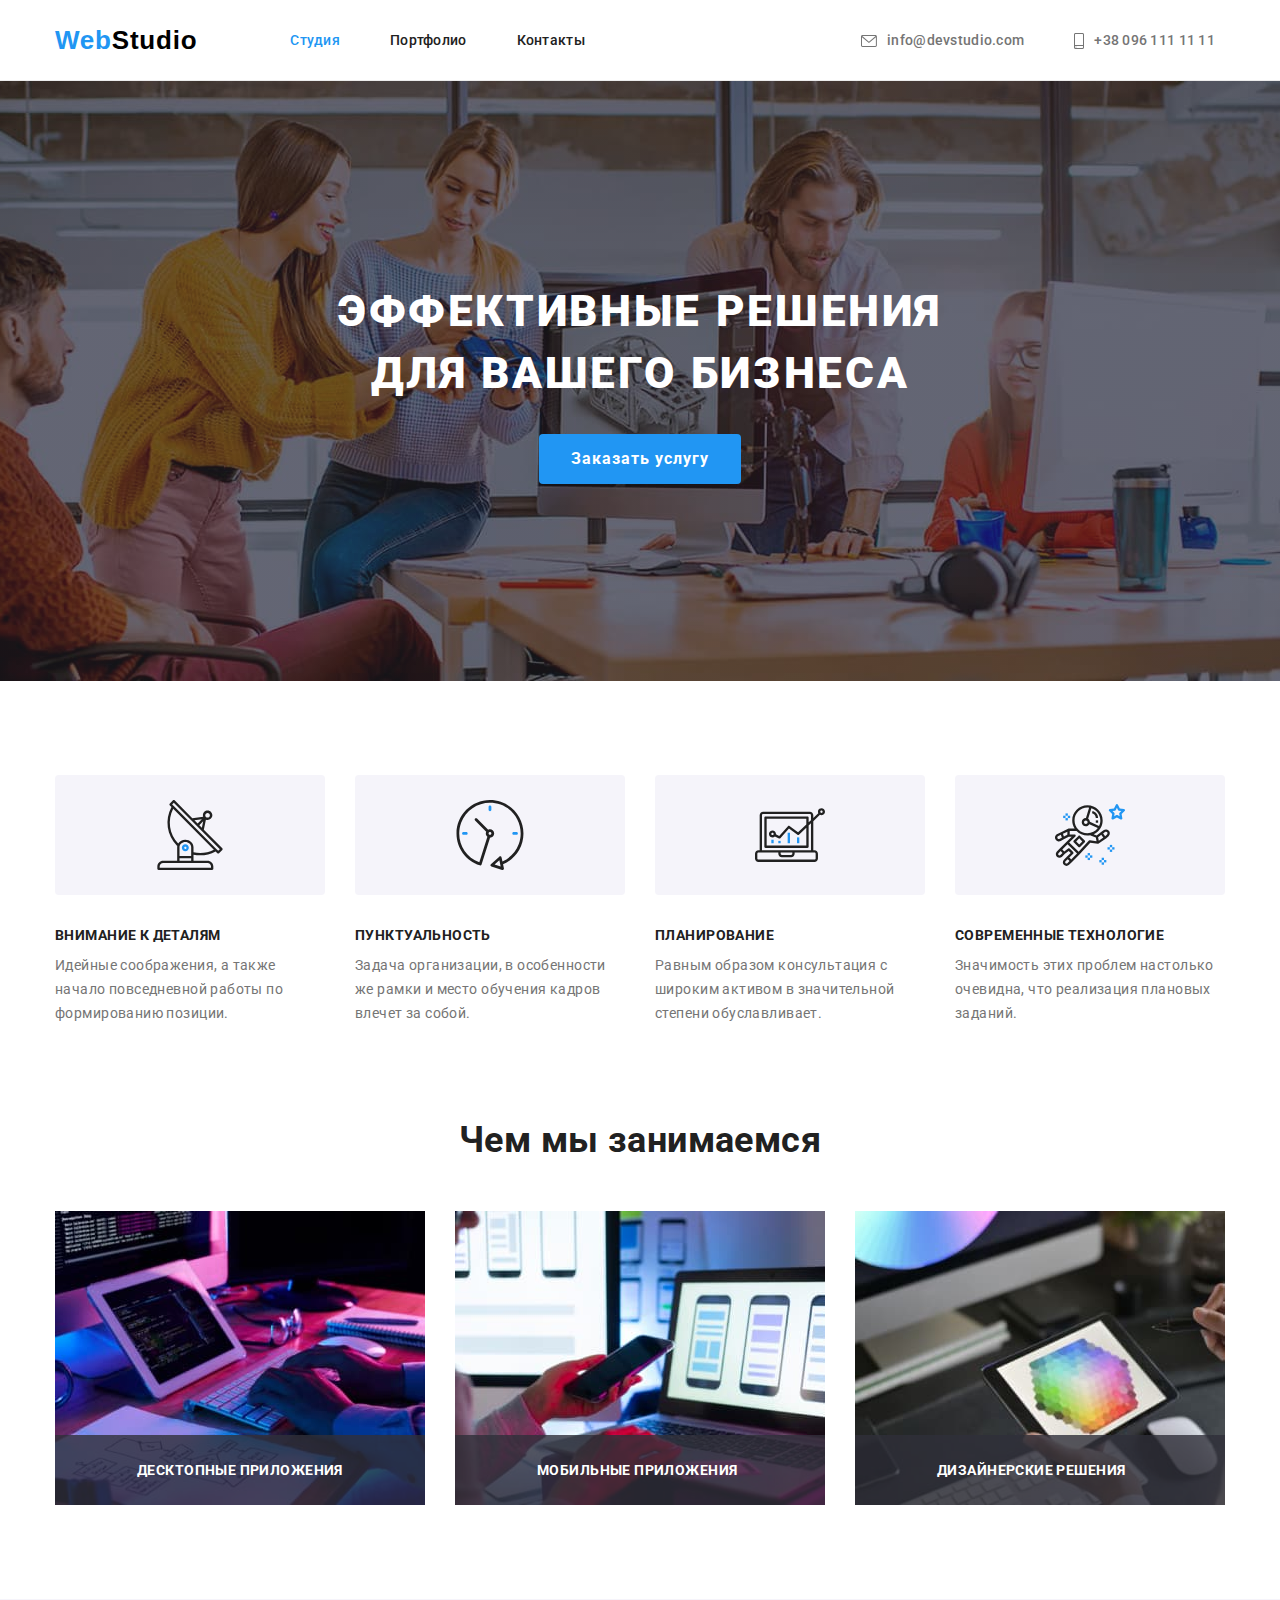
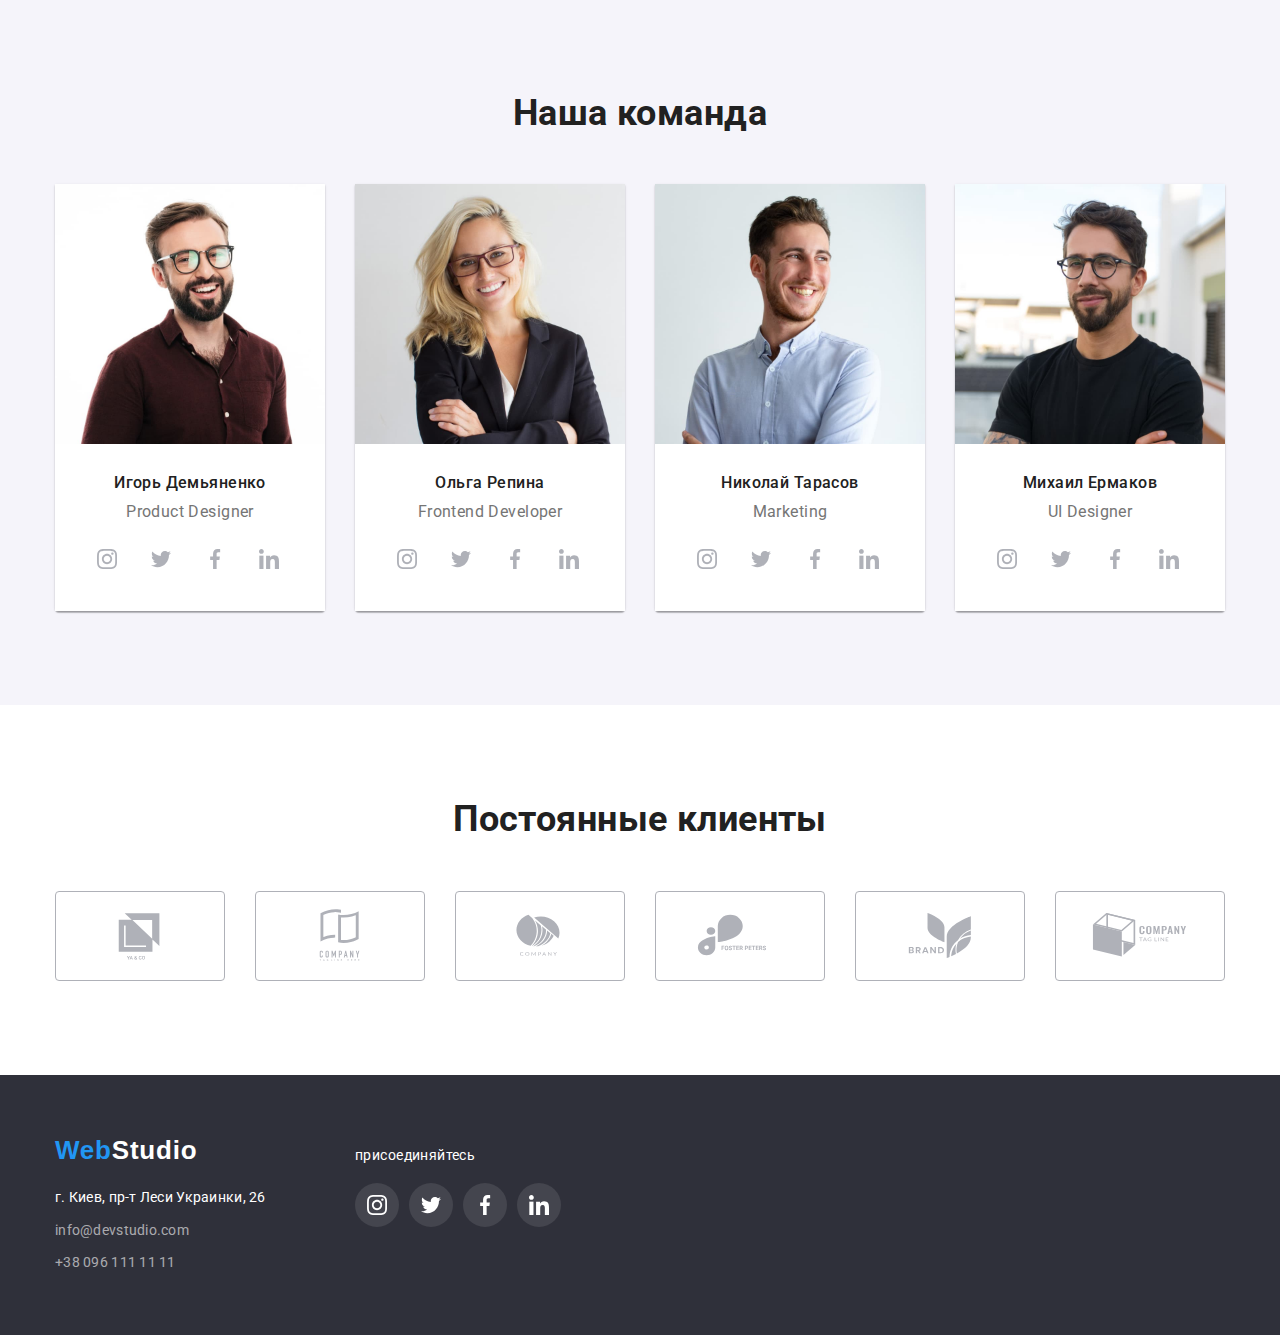
==== index.html @ 01c5eef0 "first step" ====
<!DOCTYPE html>
<html lang="ru">
<head>
    <meta charset="UTF-8">
    <meta http-equiv="X-UA-Compatible" content="IE=edge">
    <meta name="viewport" content="width=device-width, initial-scale=1.0">
    <title>WebStudio</title>
    <link rel="preconnect" href="https://fonts.gstatic.com">
    <link href="https://fonts.googleapis.com/css2?family=Raleway:wght@700&family=Roboto:wght@400;500;700;900&display=swap"
        rel="stylesheet">
    <link rel="stylesheet" href="https://cdnjs.cloudflare.com/ajax/libs/modern-normalize/0.2.0/modern-normalize.min.css"/>
    <link rel="stylesheet" href="./css/styles.css">
</head>
<body>
    <header class="head">
        <div class="container header">
        <nav class="header-nav">
        <a href="/" lang="en" class="link logo-header"><span class="web">Web</span>Studio
        </a>
        <ul class="list navigation">
            <li class="list-item"><a href="/" class="link current">
                Студия
            </a></li>
            <li class="list-item"><a href="./html/portfolio.html" class="link">Портфолио</a></li>
            <li class="list-item"><a href="/" class="link">Контакты</a></li>
        </ul>
        </nav>
        <ul class="list contacts">
            <li class="contact-item">
                <a href="mailto:info@devstudio.com" class="link link-contacts">
                <svg class="card" width="16px" height="12px">
                    <use href="./images/sprite.svg#icon-mail"></use>
                </svg> info@devstudio.com</a></li>
             <li class="contact-item phone"><a href="tel:+380961111111" class="link link-contacts">
                <svg class="phone" width="10px" height="16px">
                    <use href="./images/sprite.svg#icon-smartphone-1"></use>
                    </svg>+38 096 111 11 11
                </a></li>
        </ul>
        </div>
    </header>

    <main>
        <div class="container-hero">
        <section class="hero overlay">
            <h1 class="main-title">Эффективные решения для вашего бизнеса</h1>
            <button type="button" class="main-button">Заказать услугу</button>
        </section>
        </div>

         <section class="letters">
            <div class="container">
        <h2 class="visually-hidden">плюсы работы с нами</h2>
        <ul class="list">
            <li class="letter-item antenna-icon">
                <h3 class="paragraph-title">ВНИМАНИЕ К ДЕТАЛЯМ</h3>
            <p class="text">Идейные соображения, а также начало повседневной работы по формированию позиции.</p>
            </li>
            <li class="letter-item clock-icon">
                <h3 class="paragraph-title">ПУНКТУАЛЬНОСТЬ</h3>
            <p class="text">Задача организации, в особенности же рамки и место обучения кадров влечет за собой.</p>
            </li>
            <li class="letter-item diagram-icon">
                <h3 class="paragraph-title">ПЛАНИРОВАНИЕ</h3>
            <p class="text">Равным образом консультация с широким активом в значительной степени обуславливает.</p>
            </li>
            <li class="letter-item astronaut-icon">
                <h3 class="paragraph-title">СОВРЕМЕННЫЕ ТЕХНОЛОГИЕ</h3>
            <p class="text">Значимость этих проблем настолько очевидна, что реализация плановых заданий.</p>
            </li>
            </ul>
        </div>
        </section>


        <section class="galery-section">
            <div class="container">
            <h2 class="second-title">Чем мы занимаемся</h2>
            <ul class="list images">
                <li class="img-item"><img src="./images/img1.jpg" alt="человек печатает код" width="370" height="294">
                <div class="img-text">
                    <p>ДЕСКТОПНЫЕ ПРИЛОЖЕНИЯ</p>
                </div></li>
                <li class="img-item"><img src="./images/img2.jpg" alt="человек c телефоном в руке смотрит на экран" width="370" height="294">
                <div class="img-text">
                    <p>МОБИЛЬНЫЕ ПРИЛОЖЕНИЯ</p>
                </div></li>
                <li class="img-item"><img src="./images/img3.jpg" alt="человек рисует на планшете" width="370" height="294">
                <div class="img-text">
                    <p>ДИЗАЙНЕРСКИЕ РЕШЕНИЯ</p>
                </div></li>
            </ul>
            </div>
         </section>


         <section class="people">
            <div class="container">
             <h2 class="second-title">Наша команда</h2>
                <ul class="list members">
                 <li class="our-members">
                     <img src="./images/foto1.jpg" alt="фото Игоря Демьяненко" width="270" height="260">
                     <div class="text-members">
                         <h3 class="name">Игорь Демьяненко</h3>
                     <p class="profession">Product Designer</p>
                     </div>
                     <ul class="list social-icon">
                         <li class="social-icons-item">
                             <a href="" class="social-icons-link">
                                 <svg class="icon" width="20px" height="20px">
                                     <use href="./images/sprite.svg#icon-instagram"></use>
                                 </svg>
                             </a>
                         </li>
                         <li class="social-icons-item">
                             <a href="" class="social-icons-link">
                                 <svg class="icon" width="20px" height="20px">
                                     <use href="./images/sprite.svg#icon-twitter"></use>
                                 </svg>
                             </a>
                         </li>
                         <li class="social-icons-item">
                             <a href="" class="social-icons-link">
                                 <svg class="icon" width="20px" height="20px">
                                     <use href="./images/sprite.svg#icon-facebook"></use>
                                 </svg>
                             </a>
                         </li>
                        <li class="social-icons-item">
                            <a href="" class="social-icons-link">
                                <svg class="icon" width="20px" height="20px">
                                    <use href="./images/sprite.svg#icon-linkedin"></use>
                                </svg>
                            </a>
                        </li>
                        </ul>
                 </li>
                 <li class="our-members">
                     <img src="./images/foto2.jpg" alt="фото Ольги Репиной" width="270" height="260">
                    <div class="text-members">
                        <h3 class="name">Ольга Репина</h3>
                     <p class="profession">Frontend Developer</p>
                     </div>
                    <ul class="list social-icon">
                        <li class="social-icons-item">
                            <a href="" class="social-icons-link">
                                <svg class="icon" width="20px" height="20px">
                                    <use href="./images/sprite.svg#icon-instagram"></use>
                                </svg>
                            </a>
                        </li>
                        <li class="social-icons-item">
                            <a href="" class="social-icons-link">
                                <svg class="icon" width="20px" height="20px">
                                    <use href="./images/sprite.svg#icon-twitter"></use>
                                </svg>
                            </a>
                        </li>
                        <li class="social-icons-item">
                            <a href="" class="social-icons-link">
                                <svg class="icon" width="20px" height="20px">
                                    <use href="./images/sprite.svg#icon-facebook"></use>
                                </svg>
                            </a>
                        </li>
                        <li class="social-icons-item">
                            <a href="" class="social-icons-link">
                                <svg class="icon" width="20px" height="20px">
                                    <use href="./images/sprite.svg#icon-linkedin"></use>
                                </svg>
                            </a>
                        </li>
                    </ul>
                 </li>
                 <li class="our-members">
                     <img src="./images/foto3.jpg" alt="фото Николая Тарасова" width="270" height="260">
                    <div class="text-members">
                        <h3 class="name">Николай Тарасов</h3>
                     <p class="profession">Marketing</p>
                     </div>
                    <ul class="list social-icon">
                        <li class="social-icons-item">
                            <a href="" class="social-icons-link">
                                <svg class="icon" width="20px" height="20px">
                                    <use href="./images/sprite.svg#icon-instagram"></use>
                                </svg>
                            </a>
                        </li>
                        <li class="social-icons-item">
                            <a href="" class="social-icons-link">
                                <svg class="icon" width="20px" height="20px">
                                    <use href="./images/sprite.svg#icon-twitter"></use>
                                </svg>
                            </a>
                        </li>
                        <li class="social-icons-item">
                            <a href="" class="social-icons-link">
                                <svg class="icon" width="20px" height="20px">
                                    <use href="./images/sprite.svg#icon-facebook"></use>
                                </svg>
                            </a>
                        </li>
                        <li class="social-icons-item">
                            <a href="" class="social-icons-link">
                                <svg class="icon" width="20px" height="20px">
                                    <use href="./images/sprite.svg#icon-linkedin"></use>
                                </svg>
                            </a>
                        </li>
                    </ul>
                 </li>
                 <li class="our-members">
                     <img src="./images/foto4.jpg" alt="фото Михаила Ермакова" width="270" height="260">
                    <div class="text-members">
                        <h3 class="name">Михаил Ермаков</h3>
                     <p class="profession">UI Designer</p>
                     </div>
                    <ul class="list social-icon">
                        <li class="social-icons-item">
                            <a href="" class="social-icons-link">
                                <svg class="icon" width="20px" height="20px">
                                    <use href="./images/sprite.svg#icon-instagram"></use>
                                </svg>
                            </a>
                        </li>
                        <li class="social-icons-item">
                            <a href="" class="social-icons-link">
                                <svg class="icon" width="20px" height="20px">
                                    <use href="./images/sprite.svg#icon-twitter"></use>
                                </svg>
                            </a>
                        </li>
                        <li class="social-icons-item">
                            <a href="" class="social-icons-link">
                                <svg class="icon" width="20px" height="20px">
                                    <use href="./images/sprite.svg#icon-facebook"></use>
                                </svg>
                            </a>
                        </li>
                        <li class="social-icons-item">
                            <a href="" class="social-icons-link">
                                <svg class="icon" width="20px" height="20px">
                                    <use href="./images/sprite.svg#icon-linkedin"></use>
                                </svg>
                            </a>
                        </li>
                    </ul>
                  </li>
                </ul>
                </div>
         </section>

         <section class="extra-section">
             <div class="container">
                 <h2 class="second-title clients">Постоянные клиенты</h2>
                 <ul class="list extra">
                     <li class="extra-item">
                         <a href="/"  class="link clients-link" rel="noopener noreferrer">
                        <svg class="clients-icon" width="106px" height="60px">
                            <use href="./images/sprite.svg#icon-Logo"></use>
                        </svg>
                    </a>
                     </li>
                    <li class="extra-item">
                         <a href="/"  class="link clients-link" rel="noopener noreferrer">
                            <svg class="clients-icon" width="106px" height="60px">
                                <use href="./images/sprite.svg#icon-Logo1"></use>
                            </svg>
                        </a>
                    </li>
                    <li class="extra-item">
                         <a href="/"  class="link clients-link" rel="noopener noreferrer">
                            <svg class="clients-icon" width="106px" height="60px">
                                <use href="./images/sprite.svg#icon-Logo2"></use>
                            </svg>
                        </a>
                    </li>
                    <li class="extra-item">
                        <a href="/" class="link clients-link" rel="noopener noreferrer">
                            <svg class="clients-icon" width="106px" height="60px">
                                <use href="./images/sprite.svg#icon-Logo3"></use>
                            </svg>
                        </a>
                    </li>
                    <li class="extra-item">
                        <a href="/" class="link clients-link" rel="noopener noreferrer">
                            <svg class="clients-icon" width="106px" height="60px">
                                <use href="./images/sprite.svg#icon-Logo4"></use>
                            </svg>
                        </a>
                    </li>
                    <li class="extra-item">
                        <a href="/" class="link clients-link" rel="noopener noreferrer">
                            <svg class="clients-icon" width="106px" height="60px">
                                <use href="./images/sprite.svg#icon-Logo5"></use>
                            </svg>
                        </a>
                    </li>
                 </ul>
             </div>
         </section>
    </main>

    <footer class="foot">
        <div class="container">
            <ul class="list flex-list">
                <li class="flex-item">
              <a href="/" lang="en" class="link logo-foot"><span class="web">Web</span>Studio</a>
              <address class="adress">
                <ul class="list adress-item">
                    <li class="link-adress"><a href="https://goo.gl/maps/TMyagqMnXzQKZnpt7" target="blank " rel="noopener noreferrer" class="link location foot-nav">г. Киев, пр-т Леси Украинки, 26</a></li>
                    <li class="link-adress"><a href="mailto:info@devstudio.com" class="link foot-nav">info@devstudio.com</a></li>
                    <li class="link-adress"><a href="tel:+380961111111" class="link foot-nav">+38 096 111 11 11</a></li>
                </ul>
                </address>
                </li>

                <li class="flex-item">
                <div>
                    <p class="socials">присоединяйтесь</p>
                    <ul class="list social-icons">
                    <li class="social-icon-down">
                        <a href="" class="link social-link" target="_blank" rel="noopener noreferrer">
                            <svg class="icon">
                                <use href="./images/sprite.svg#icon-instagram"></use>
                            </svg>
                        </a>
                    </li>
                        <li class="social-icon-down">
                            <a href="" class="link social-link" target="_blank" rel="noopener noreferrer">
                                <svg class="icon">
                                    <use href="./images/sprite.svg#icon-twitter"></use>
                                </svg>
                            </a>
                        </li>
                        <li class="social-icon-down">
                            <a href="" class="link social-link" target="_blank" rel="noopener noreferrer">
                                <svg class="icon">
                                    <use href="./images/sprite.svg#icon-facebook"></use>
                                </svg>
                            </a>
                        </li>
                        <li class="social-icon-down">
                            <a href="" class="link social-link" target="_blank" rel="noopener noreferrer">
                                <svg class="icon">
                                    <use href="./images/sprite.svg#icon-linkedin"></use>
                                </svg>
                            </a>
                        </li>
                    </ul>
                
                    
              </div>
              </li>
              </ul>
              </div>
    </footer>
</body>
</html>
---- css/styles.css ----
@font-face {
  font-family: "Raleway";
  font-style: normal;
  font-weight: 700;
  src: url("../fonts/raleway-v19-latin_cyrillic-ext_cyrillic-700.eot"); /* IE9 Compat Modes */
  src: local(""),
    url("../fonts/raleway-v19-latin_cyrillic-ext_cyrillic-700.eot?#iefix")
      format("embedded-opentype"),
    /* IE6-IE8 */
      url("../fonts/raleway-v19-latin_cyrillic-ext_cyrillic-700.woff2")
      format("woff2"),
    /* Super Modern Browsers */
      url("../fonts/raleway-v19-latin_cyrillic-ext_cyrillic-700.woff")
      format("woff"),
    /* Modern Browsers */
      url("../fonts/raleway-v19-latin_cyrillic-ext_cyrillic-700.ttf")
      format("truetype"),
    /* Safari, Android, iOS */
      url("../fonts/raleway-v19-latin_cyrillic-ext_cyrillic-700.svg#Raleway")
      format("svg"); /* Legacy iOS */
}
:root {
  --primary-title-color--: #212121;
  --accent-color--: #2196f3;
  --text--color--: #757575;
  --background--: #2f303a;
  --primary-background-color--: #e5e5e5;
  --header-color--: #ffffff;
  --button-current-color--: #f5f4fa;
  --grid-item: 4;
  --icon-color--: #afb1b8;
}
html {
  box-sizing: border-box;
}

* *::after *::before {
  box-sizing: inherit;
}
h1,
h2,
h3,
h4,
h5,
h6,
p {
  margin-top: 0px;
  margin-bottom: 0px;
}
.container {
  width: 1200px;
  margin: auto;
  padding-left: 15px;
  padding-right: 15px;
}

.section {
  padding-top: 94px;
  padding-bottom: 94px;
}

body {
  font-family: Roboto, sans-serif;
  /*background-color: var(--primary-background-color--);*/
  color: var(--primary-title-color--);
  letter-spacing: 0.03em;
  font-size: 14px;
}
img {
  display: block;
  max-width: 100%;
  height: auto;
}
.link {
  text-decoration: none;
  color: inherit;
  font-weight: 500;
  line-height: 1.14;
  letter-spacing: 0.02em;
  padding: auto;
}
.link:hover,
.link:focus {
  color: var(--accent-color--);
}
.link-portfolio {
  text-decoration: none;
  color: inherit;
  font-weight: 500;
  font-size: 14px;
  line-height: 1.14;
  letter-spacing: 0.02em;
  padding: auto;
}
.current {
  color: var(--accent-color--);
}
/*.current::after {
  background-image: url(./images/sprite.svg#icon-line);
  width: 100%;
  height: 4px;
  content: "";
  color: var(--accent-color--);
  border-radius: 2px;
  display: block;
  margin-top: 28px;
  display: absolute;
  bottom: 0;
  left: 0;
}*/
/*.line-item {
  display: flex;
  fill: currentColor;
  margin-top: 28px;
}*/

.current::after {
  content: "";
  height: 4px;
  fill: currentColor;
  position: absolute;
  bottom: 0px;
  left: 0px;
  width: 100%;
}
.logo-header {
  font-family: Raleway, sans-serif;
  color: black;
  font-weight: bold;
  font-size: 26px;
  line-height: 1.2;
  letter-spacing: 0.03em;
  margin-right: 93px;
}
.web {
  color: var(--accent-color--);
}
.head {
  background-color: var(--header-color--);
  letter-spacing: 0.02em;
  display: block;
  border-bottom: 1px solid #ececec;
  /*padding-bottom: 24px;
  padding-top: 25px;*/
  position: relative;
}
.list-item:not(:last-child) {
  margin-right: 50px;
  align-items: center;
  display: block;
}
.list-item {
  position: relative;
}
.list {
  text-decoration: none;
  list-style: none;
  padding-inline-start: 0px;
  margin: 0;
}

.head .container {
  display: flex;
  justify-content: flex-end;
  align-items: center;
  padding-bottom: 24px;
  padding-top: 25px;
}
.header-nav {
  font-weight: 500;
  align-items: center;
  display: flex;
}
.navigation {
  display: flex;
  align-items: center;
  margin-right: auto;
}
.contacts {
  color: var(--text--color--);
  align-items: center;
  display: flex;
  margin-left: auto;
  /*margin-right: 50px;*/
}

.contact-item:not(:last-child) {
  margin-right: 50px;
}

.card,
.phone {
  margin-right: 10px;
  fill: currentColor;
}
.link-contacts {
  display: flex;
  align-items: center;
}
/*hero*/
.main-title {
  font-weight: 900;
  font-size: 44px;
  line-height: 1.4;
  color: var(--header-color--);
  text-transform: uppercase;
  letter-spacing: 0.06em;
  margin-bottom: 30px;
  width: 696px;
  margin-right: auto;
  margin-left: auto;
}
.hero {
  /*background-color: var(--background--);*/
  text-align: center;
  padding-top: 200px;
  padding-bottom: 200px;
}
.overlay {
  max-width: 1600px;
  height: 600px;
  margin-left: auto;
  margin-right: auto;
  background-image: linear-gradient(
      to right,
      rgba(47, 48, 58, 0.4),
      rgba(47, 48, 58, 0.4)
    ),
    url(../images/overlay.jpg);
  background-size: cover;
  background-repeat: no-repeat;
  background-position: center;
}

.main-button {
  color: var(--header-color--);
  background-color: var(--accent-color--);
  font-weight: 700;
  font-size: 16px;
  line-height: 1.88;
  letter-spacing: 0.06em;
  font-family: inherit;
  padding: 10px 32px 10px 32px;
  border: 0;
  border-radius: 4px;
  display: inline-block;
  min-width: 200px;
  text-align: center;
  cursor: pointer;
}
.main-button:hover,
.main-button:focus {
  background-color: var(--button-current-color--);
  color: var(--primary-title-color--);
}
/*text*/
.visually-hidden {
  position: absolute !important;
  clip: rect(1px 1px 1px 1px);
  clip: rect(1px, 1px, 1px, 1px);
  padding: 0 !important;
  border: 0 !important;
  height: 1px !important;
  width: 1px !important;
  overflow: hidden;
}
.letters {
  display: flex;
  padding-bottom: 94px;
  padding-top: 94px;
}
.letters .list {
  display: flex;
}
.text-section {
  background-color: var(--header-color--);
}
.paragraph-title {
  font-weight: bold;
  line-height: 1.14;
  font-size: 14px;

  margin-bottom: 10px;
}
.letter-item::before {
  content: "";
  display: inline-block;
  height: 120px;
  margin-bottom: 30px;
  border-radius: 4px;
  /*background-size: 65.32px 70px;*/
  width: 270px;
  background-repeat: no-repeat;
  background-position: center;
  background-color: var(--button-current-color--);
}
.letter-item.antenna-icon::before {
  background-image: url(../images/icons/antenna.svg);
}
.letter-item.clock-icon::before {
  background-image: url(../images/icons/clock.svg);
}
.letter-item.diagram-icon::before {
  background-image: url(../images/icons/diagram.svg);
}
.letter-item.astronaut-icon::before {
  background-image: url(../images/icons/astronaut.svg);
}
.letter-item:not(:last-child) {
  margin-right: 30px;
}
.letter-item {
  width: 270px;
}
.text {
  line-height: 1.7;
  color: var(--text--color--);
}
.text-icons {
  background-image: url(../images/);
  width: 270px;
  height: 120px;
}

.second-title {
  font-weight: bold;
  font-size: 36px;
  text-align: center;
  margin-bottom: 50px;
}
.images {
  /*margin-bottom: 94px;*/
  --grid-item: 3;
  display: flex;
}
.galery-section {
  padding-bottom: 94px;
}
.img-item:not(:last-child) {
  margin-right: 30px;
}
.img-item {
  position: relative;
  font-weight: 700;
  size: 14px;
}
.img-text {
  position: absolute;
  bottom: 0;
  right: 0;
  color: #ffffff;
  width: 370px;
  height: 70px;

  padding: 27px 82px;
  background: rgba(47, 48, 58, 0.8);
}
.our-members {
  align-items: center;
  box-shadow: 0px 1px 3px rgba(0, 0, 0, 0.12), 0px 1px 1px rgba(0, 0, 0, 0.14),
    0px 2px 1px rgba(0, 0, 0, 0.2);
  border-radius: 0px 0px 4px 4px;
}
.our-members:not(:last-child) {
  margin-right: 30px;
}
.text-members {
  /*padding: 30px 10px;*/
  padding-left: 10px;
  padding-right: 10px;
  padding-top: 30px;
  padding-bottom: 16px;
  text-align: center;
  background-color: #ffffff;
}
.members {
  display: flex;
}
.people {
  /*text-align: center;*/
  background-color: var(--button-current-color--);
  padding-top: 94px;
  padding-bottom: 94px;
}
.name {
  font-weight: 500;
  font-size: 16px;
  margin-bottom: 10px;
}
.profession {
  font-size: 16px;
  color: var(--text--color--);
}
.clients {
  font-weight: bold;
  font-size: 36px;
  text-align: center;
}
.social-icon {
  display: flex;
  padding-bottom: 30px;
  background-color: #ffffff;
  padding-right: 30px;
  padding-left: 30px;
}
.social-icons-item + .social-icons-item {
  margin-left: 10px;
}
.social-icons-link {
  display: flex;
  align-items: center;
  justify-content: center;
  width: 44px;
  height: 44px;
  border-radius: 50%;
  background-color: #ffffff;
  border-radius: 50%;
}
.social-icons-link:hover,
.social-icons-link:focus {
  background-color: var(--accent-color--);
}
.social-icons-link:hover .icon,
.social-icons-link:focus .icon {
  fill: var(--button-current-color--);
}
.icon {
  fill: #afb1b8;
}
.extra {
  display: flex;
  margin-top: -30px;
  margin-right: -30px;
}
.extra-item {
  flex-basis: calc((100% - 30px * 6) / 6);
  margin-right: 30px;
  margin-top: 30px;
  width: 170px;
  height: 90px;
  /*padding: 16px 32px;*/
  border: 1px solid var(--icon-color--);
  border-radius: 4px;
  box-sizing: border-box;
}
.extra-item:not(last-child) {
  margin-right: 30px;
}
.extra-item:hover,
.extra-item:focus {
  border-color: var(--accent-color--);
}
.clients-link {
  display: flex;
  justify-content: center;
  align-items: center;
  height: 100%;
  width: 100%;
  /*border: 1px solid var(--icon-color);
  border-radius: 4px;*/
}
.clients-link:hover .clients-icon,
.clients-link:focus .clients-icon {
  fill: var(--accent-color--);
}
.clients-icon {
  fill: #afb1b8;
}
.extra-section {
  padding-top: 94px;
  padding-bottom: 94px;
}
.foot {
  background-color: #2f303a;
  padding-top: 60px;
  padding-bottom: 60px;
}
.logo-foot {
  color: white;
  font-family: Raleway, sans-serif;
  font-weight: bold;
  font-size: 26px;
  line-height: 1.2;
  letter-spacing: 0.03em;
  margin-bottom: 20px;
  display: inline-block;
}
.adress {
  font-style: normal;
  font-weight: normal;
  font-size: 14px;
  line-height: 1.7;
  color: rgba(255, 255, 255, 0.6);
}
.adress-item {
  font-style: normal;
  font-weight: normal;
  font-size: 14px;
  line-height: 1.7;
  /*display: block;*/
}
.link-adress:not(:last-child) {
  padding-bottom: 9px;
}
.foot-nav {
  font-style: normal;
  font-weight: normal;
  /*display: block;*/
}
.flex-list {
  display: flex;
  flex-wrap: wrap;
  margin-left: -30px;
  margin-top: -30px;
}
.flex-item {
  flex-basis: calc((100% - 30px * 4) / 4);
  margin-left: 30px;
  margin-top: 30px;
}
.socials {
  padding-top: 12px;
  color: #ffffff;
  margin-bottom: 20px;
}
.social-icons {
  display: flex;
  width: 206px;
}

.social-link {
  display: flex;
  justify-content: center;
  align-items: center;
  height: 44px;
  width: 44px;
  border-radius: 50%;
  background-color: #44454e;
}
.social-link:hover,
.social-link:focus {
  background-color: var(--accent-color--);
}
.social-icon-down .icon {
  width: 20px;
  height: 20px;
  fill: var(--header-color--);
}

.social-icon-down:not(:last-child) {
  margin-right: 10px;
}

.social-link:hover .icon,
.social-link:focus .icon {
  fill: var(--button-current-color--);
}
.flex-list {
  display: flex;
  flex-wrap: wrap;
  margin-left: -30px;
  margin-top: -30px;
}

.location {
  color: var(--header-color--);
}
.filters {
  text-align: center;
  justify-content: center;
  padding-top: 94px;
  padding-bottom: 94px;
  /*padding-bottom: 56px;*/
}
.filt {
  justify-content: center;
  display: flex;
  /*margin-top: 100px;*/
  margin-bottom: 50px;
}
.filt-button:not(:last-child) {
  margin-right: 9px;
}
.portfolio-button {
  cursor: pointer;
  font-weight: 500;
  background-color: var(--button-current-color--);
  font-size: 16px;
  line-height: 1.62;
  text-align: center;
  letter-spacing: 0.03em;

  padding-left: 22px;
  padding-right: 22px;
  padding-top: 6px;
  padding-bottom: 6px;
  border-radius: 4px;
  border-color: transparent;
  justify-content: center;
}
.portfolio-button:hover,
.portfolio-button:focus {
  background-color: var(--accent-color--);
  color: var(--header-color--);
}
.poster-name {
  font-weight: bold;
  font-size: 18px;
  line-height: 2;
  letter-spacing: 0.06em;
  margin-bottom: 4px;
  /*margin-top: 20px;*/
}
.square {
  /*padding-right: 24px;
  padding-left: 24px;
  padding-top: 20px;
  padding-bottom: 20px;*/
  padding: 20px 24px;
  /*border: 1px solid #eeeeee;*/
  text-align: initial;
}
.portfolio-item {
  background-color: #ffffff;
  width: 370px;
  /*height: 404px;*/
  border: 1px solid #eeeeee;
  /*box-sizing: border-box;*/
  margin-right: 30px;
  margin-bottom: 30px;
  flex-basis: ((100% - 90px) / 3);
}

.portfolio-item:hover,
.portfolio-item:focus {
  box-shadow: 0px 1px 1px rgba(0, 0, 0, 0.12), 0px 4px 4px rgba(0, 0, 0, 0.06),
    1px 4px 6px rgba(0, 0, 0, 0.16);
}
.images-all {
  flex-wrap: wrap;
  display: flex;
  justify-content: center;
  margin-right: -30px;
  margin-bottom: -30px;
  /*padding-bottom: 94px;*/
}
.prof {
  font-size: 16px;
  line-height: 1.9;
  color: var(--text--color--);
  /*margin-bottom: 20px;*/
}
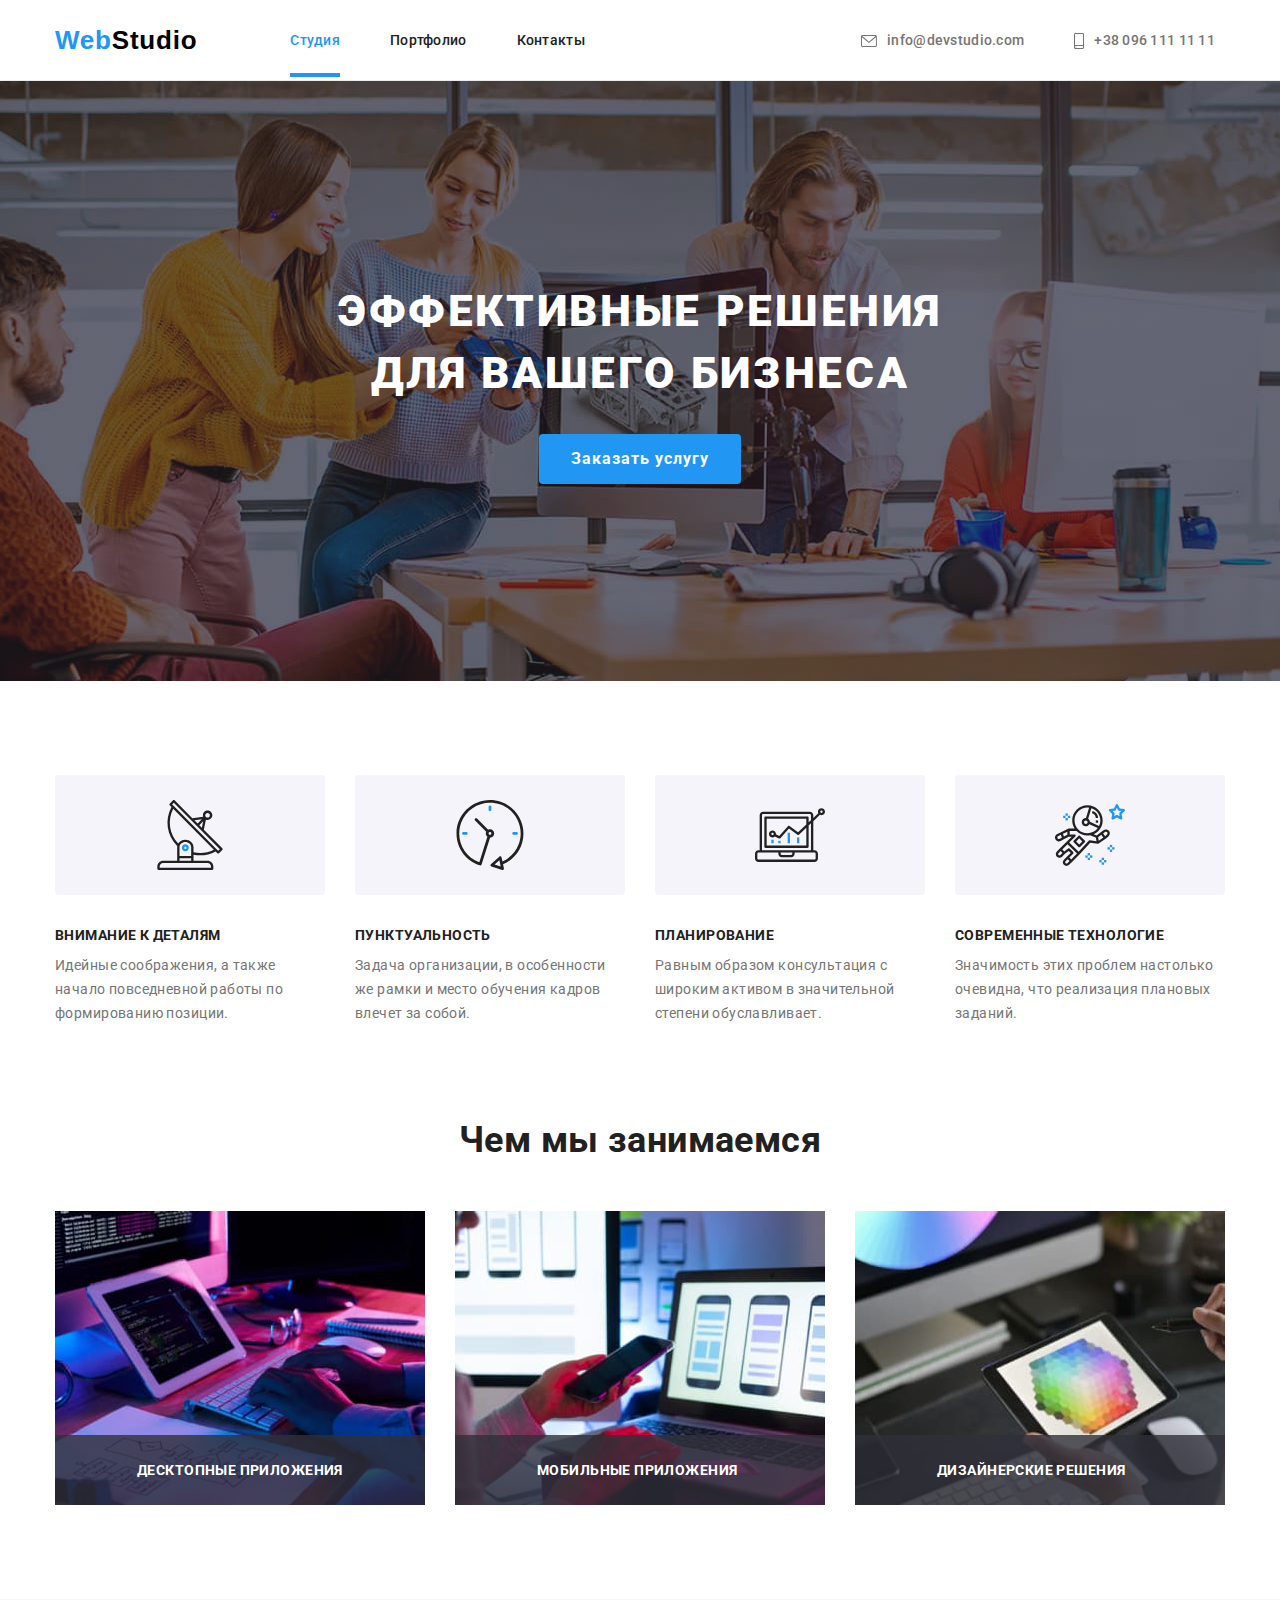
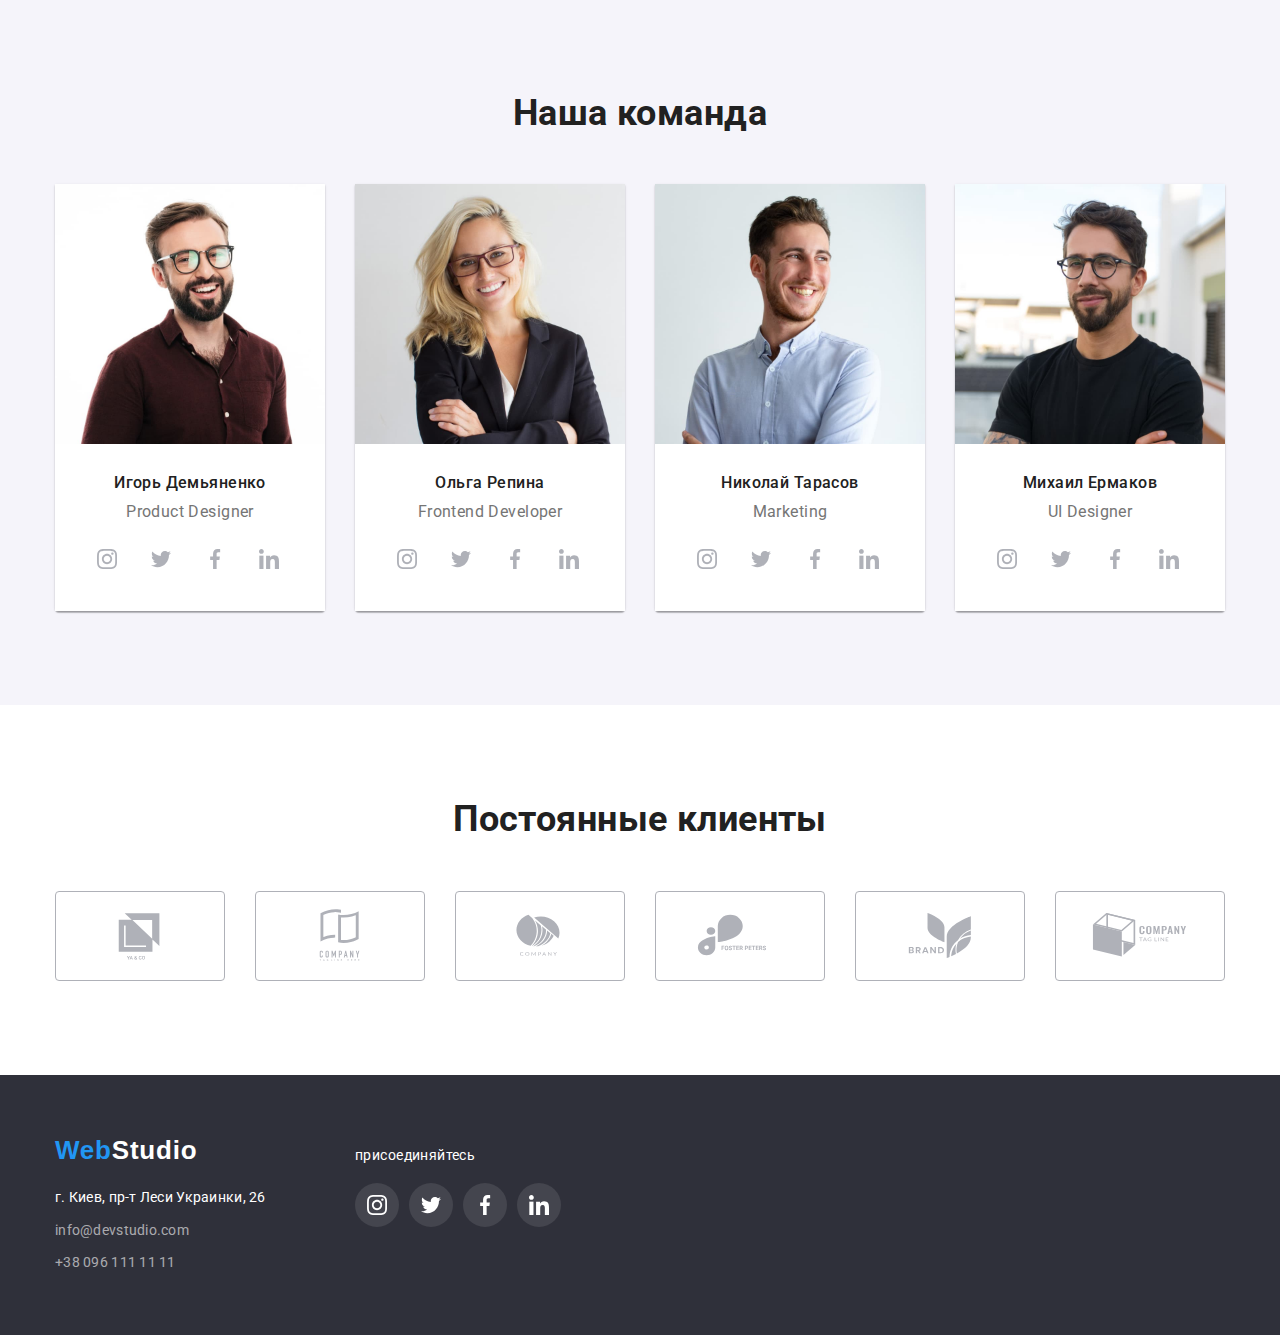
==== commit 8b249ad8: "3step" ====
--- a/index.html
+++ b/index.html
@@ -18,11 +18,11 @@
         <a href="/" lang="en" class="link logo-header"><span class="web">Web</span>Studio
         </a>
         <ul class="list navigation">
-            <li class="list-item"><a href="/" class="link current">
+            <li class="list-item"><a href="/" class="link current nav-link">
                 Студия
             </a></li>
-            <li class="list-item"><a href="./html/portfolio.html" class="link">Портфолио</a></li>
-            <li class="list-item"><a href="/" class="link">Контакты</a></li>
+            <li class="list-item"><a href="./html/portfolio.html" class="link nav-link">Портфолио</a></li>
+            <li class="list-item"><a href="/" class="link nav-link">Контакты</a></li>
         </ul>
         </nav>
         <ul class="list contacts">
--- a/css/styles.css
+++ b/css/styles.css
@@ -94,6 +94,7 @@
 }
 .current {
   color: var(--accent-color--);
+  position: relative;
 }
 /*.current::after {
   background-image: url(./images/sprite.svg#icon-line);
@@ -117,11 +118,11 @@
 .current::after {
   content: "";
   height: 4px;
-  fill: currentColor;
   position: absolute;
   bottom: 0px;
   left: 0px;
   width: 100%;
+  background-color: var(--accent-color--);
 }
 .logo-header {
   font-family: Raleway, sans-serif;
@@ -149,8 +150,8 @@
   align-items: center;
   display: block;
 }
-.list-item {
-  position: relative;
+.nav-link {
+  padding-bottom: 29px;
 }
 .list {
   text-decoration: none;
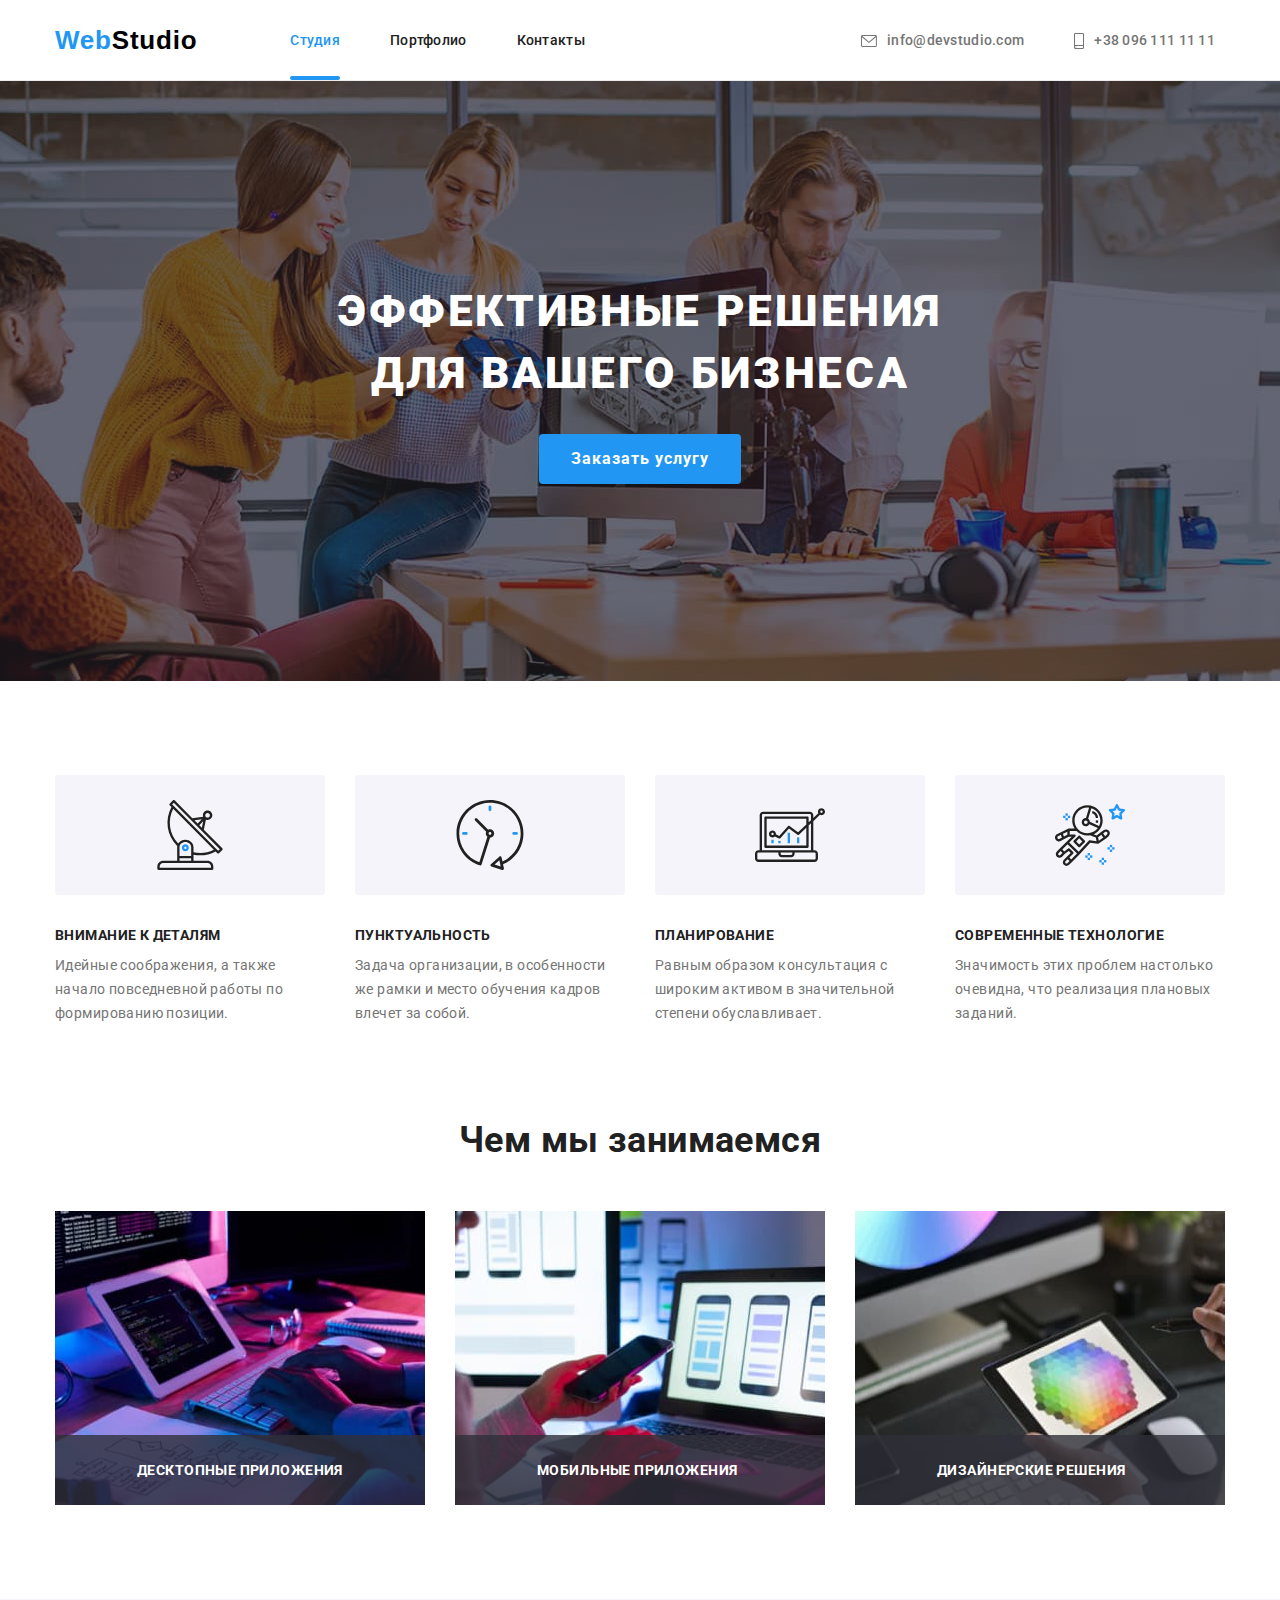
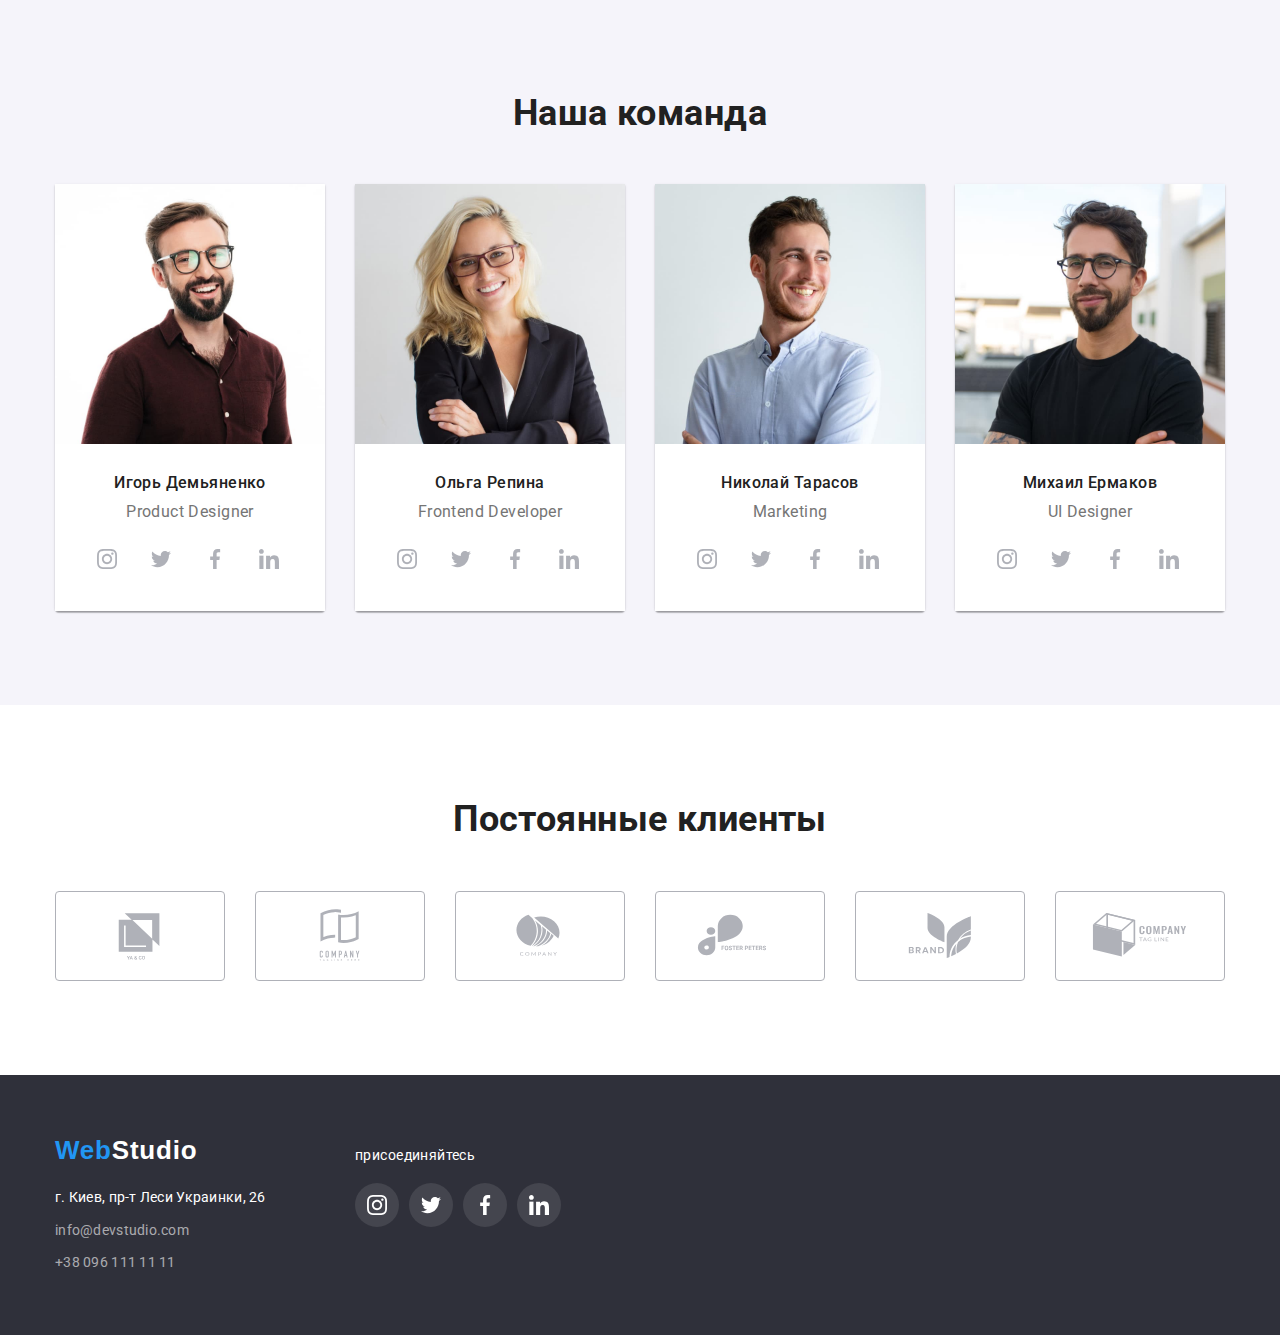
==== commit e9428f10: "remake" ====
--- a/index.html
+++ b/index.html
@@ -44,7 +44,19 @@
         <div class="container-hero">
         <section class="hero overlay">
             <h1 class="main-title">Эффективные решения для вашего бизнеса</h1>
-            <button type="button" class="main-button">Заказать услугу</button>
+            <button  type="button" class="main-button" data-modal-open>Заказать услугу</button>
+
+            <div class="backdrop is-hidden" data-modal>
+                <div class="modal">
+                    
+                    <button data-modal-close class="button-close">
+                        <svg width="11px" height="11px">
+                            <use href="./images/sprite.svg#icon-Vector"></use>
+                        </svg>
+                    </button>
+                </div>
+
+            </div>
         </section>
         </div>
 
@@ -355,5 +367,9 @@
               </ul>
               </div>
     </footer>
+
+       
+        <script src="./js/modal.js"></script>
+    
 </body>
 </html>--- a/css/styles.css
+++ b/css/styles.css
@@ -123,6 +123,7 @@
   left: 0px;
   width: 100%;
   background-color: var(--accent-color--);
+  border-radius: 2px;
 }
 .logo-header {
   font-family: Raleway, sans-serif;
@@ -151,7 +152,8 @@
   display: block;
 }
 .nav-link {
-  padding-bottom: 29px;
+  padding-bottom: 32px;
+  padding-top: 32px;
 }
 .list {
   text-decoration: none;
@@ -248,6 +250,8 @@
   min-width: 200px;
   text-align: center;
   cursor: pointer;
+
+  transition: background-color 250ms cubic-bezier(0.4, 0, 0.2, 1);
 }
 .main-button:hover,
 .main-button:focus {
@@ -637,6 +641,54 @@
   box-shadow: 0px 1px 1px rgba(0, 0, 0, 0.12), 0px 4px 4px rgba(0, 0, 0, 0.06),
     1px 4px 6px rgba(0, 0, 0, 0.16);
 }
+
+/*.extra-class {
+  position: absolute;
+  
+
+  width: 100%;
+  height: 100%;
+  background: rgba(33, 150, 243, 0.9);
+
+  bottom: 0;
+  left: 0;
+  opacity: 0;
+
+  transform: translateY(100%);
+
+  transition: transform 250ms cubic-bezier(0.4, 0, 0.2, 1);
+}
+.portfolio-item:hover .extra-class {
+  transform: translateY(0);
+  opacity: 1;
+}*/
+.portfolio-item:hover .text-port {
+  opacity: 1;
+  transform: translateY(0);
+}
+.text-port {
+  position: absolute;
+
+  bottom: 0;
+  left: 0;
+  padding: 63px 24px;
+  font-style: 400;
+  font-size: 18px;
+  line-height: 1.5;
+  text-align: left;
+  opacity: 0;
+  width: 100%;
+  height: 100%;
+  color: #ffffff;
+  background-color: rgba(33, 150, 243, 0.9);
+
+  transition: transform 250ms cubic-bezier(0.4, 0, 0.2, 1);
+  transform: translateY(100%);
+}
+.img-port {
+  position: relative;
+  overflow: hidden;
+}
 .images-all {
   flex-wrap: wrap;
   display: flex;
@@ -651,3 +703,51 @@
   color: var(--text--color--);
   /*margin-bottom: 20px;*/
 }
+/*кнопка*/
+.backdrop {
+  position: fixed;
+  top: 0;
+  left: 0;
+  width: 100%;
+  height: 100%;
+  background-color: rgba(0, 0, 0, 0.2);
+  opacity: 1;
+  z-index: 100;
+  transition: opacity 250ms cubic-bezier(0.4, 0, 0.2, 1);
+}
+.modal {
+  width: 528px;
+  height: 581px;
+  background-color: #ffffff;
+
+  position: absolute;
+  top: 50%;
+  left: 50%;
+  transform: translate(-50%, -50%);
+  padding: 8px;
+  transition: transform 250ms cubic-bezier(0.4, 0, 0.2, 1);
+  box-shadow: 0px 1px 3px rgba(0, 0, 0, 0.12), 0px 1px 1px rgba(0, 0, 0, 0.14),
+    0px 2px 1px rgba(0, 0, 0, 0.2);
+
+  border-radius: 4px;
+}
+.backdrop.is-hidden {
+  opacity: 0;
+  pointer-events: none;
+}
+.button-close {
+  border: 1px solid rgba(0, 0, 0, 0.1);
+  position: absolute;
+  top: 10px;
+  right: 10px;
+  width: 30px;
+  height: 30px;
+  border-radius: 50%;
+  background-color: #fff;
+  cursor: pointer;
+  transition: opacity 250ms cubic-bezier(0.4, 0, 0.2, 1);
+  fill: #000;
+}
+.is-hidden .modal {
+  transform: translate(-50%, -50%) scale(1.2);
+}
